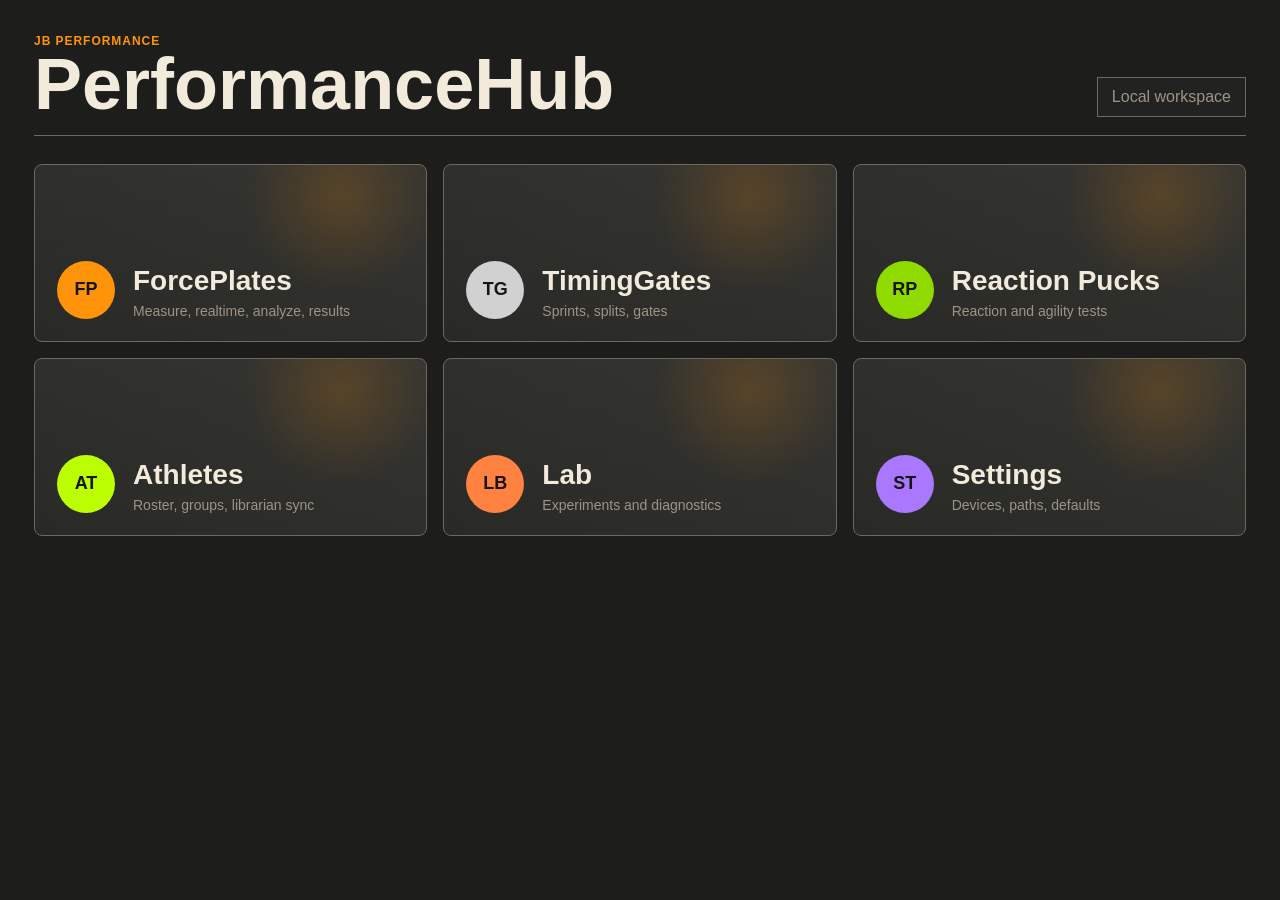
==== index.html @ 2b1747f7 "Initialize PerformanceHub shell" ====
﻿<!doctype html>
<html lang="en">
<head>
  <meta charset="utf-8">
  <meta name="viewport" content="width=device-width, initial-scale=1">
  <title>JB PerformanceHub</title>
  <link rel="stylesheet" href="style.css">
</head>
<body>
  <main class="hubShell">
    <header class="hubHeader">
      <div>
        <p class="eyebrow">JB Performance</p>
        <h1>PerformanceHub</h1>
      </div>
      <div class="hubStatus">Local workspace</div>
    </header>

    <section class="moduleGrid" aria-label="PerformanceHub modules">
      <a class="moduleTile forceplates" href="modules/forceplates/index.html">
        <span class="moduleIcon">FP</span>
        <span>
          <strong>ForcePlates</strong>
          <small>Measure, realtime, analyze, results</small>
        </span>
      </a>
      <a class="moduleTile timinggates" href="modules/timinggates/index.html">
        <span class="moduleIcon">TG</span>
        <span>
          <strong>TimingGates</strong>
          <small>Sprints, splits, gates</small>
        </span>
      </a>
      <a class="moduleTile reactionpucks" href="modules/reactionpucks/index.html">
        <span class="moduleIcon">RP</span>
        <span>
          <strong>Reaction Pucks</strong>
          <small>Reaction and agility tests</small>
        </span>
      </a>
      <a class="moduleTile athletes" href="modules/athletes/index.html">
        <span class="moduleIcon">AT</span>
        <span>
          <strong>Athletes</strong>
          <small>Roster, groups, librarian sync</small>
        </span>
      </a>
      <a class="moduleTile lab" href="modules/lab/index.html">
        <span class="moduleIcon">LB</span>
        <span>
          <strong>Lab</strong>
          <small>Experiments and diagnostics</small>
        </span>
      </a>
      <a class="moduleTile settings" href="modules/settings/index.html">
        <span class="moduleIcon">ST</span>
        <span>
          <strong>Settings</strong>
          <small>Devices, paths, defaults</small>
        </span>
      </a>
    </section>
  </main>
  <script src="app.js"></script>
</body>
</html>
---- style.css ----
﻿:root {
  --bg: #1d1d1c;
  --panel: #2f2f2c;
  --panel-soft: #383834;
  --line: #70685c;
  --text: #f2eadb;
  --muted: #9d9486;
  --accent: #ff9309;
  --accent-soft: rgba(255, 147, 9, 0.18);
}

* { box-sizing: border-box; }

html, body { margin: 0; min-height: 100%; }

body {
  font-family: Arial, Helvetica, sans-serif;
  background: var(--bg);
  color: var(--text);
}

.hubShell {
  min-height: 100vh;
  display: grid;
  grid-template-rows: auto 1fr;
  gap: 28px;
  padding: 34px;
}

.hubHeader {
  display: flex;
  align-items: end;
  justify-content: space-between;
  border-bottom: 1px solid var(--line);
  padding-bottom: 18px;
}

.eyebrow {
  margin: 0 0 4px;
  color: var(--accent);
  text-transform: uppercase;
  letter-spacing: 0.08em;
  font-weight: 700;
  font-size: 12px;
}

h1 {
  margin: 0;
  font-size: clamp(38px, 6vw, 72px);
  line-height: 0.9;
}

.hubStatus {
  color: var(--muted);
  border: 1px solid var(--line);
  padding: 10px 14px;
  background: #222220;
}

.moduleGrid {
  display: grid;
  grid-template-columns: repeat(3, minmax(220px, 1fr));
  gap: 16px;
  align-content: start;
}

.moduleTile {
  min-height: 178px;
  display: flex;
  align-items: end;
  gap: 18px;
  padding: 22px;
  color: var(--text);
  text-decoration: none;
  background: linear-gradient(135deg, var(--panel), var(--panel-soft));
  border: 1px solid var(--line);
  border-radius: 8px;
  transition: border-color 140ms ease, background 140ms ease, transform 140ms ease;
  overflow: hidden;
  position: relative;
}

.moduleTile::before {
  content: '';
  position: absolute;
  inset: 0;
  background:
    radial-gradient(circle at 78% 18%, rgba(255, 147, 9, 0.18), transparent 28%),
    linear-gradient(180deg, transparent, rgba(0, 0, 0, 0.18));
  pointer-events: none;
}

.moduleTile:hover,
.moduleTile:focus-visible {
  border-color: var(--accent);
  background: linear-gradient(135deg, #343431, #42423d);
  transform: translateY(-2px);
  outline: none;
}

.moduleTile > * { position: relative; }

.moduleIcon {
  width: 58px;
  height: 58px;
  flex: 0 0 58px;
  display: grid;
  place-items: center;
  border-radius: 50%;
  background: var(--accent);
  color: #151514;
  font-weight: 900;
  font-size: 18px;
}

.moduleTile strong {
  display: block;
  font-size: 28px;
  line-height: 1;
  margin-bottom: 8px;
}

.moduleTile small {
  display: block;
  color: var(--muted);
  font-size: 14px;
}

.forceplates .moduleIcon { background: #ff9309; }
.timinggates .moduleIcon { background: #d1d1d1; }
.reactionpucks .moduleIcon { background: #8fdb00; }
.athletes .moduleIcon { background: #bbff00; }
.lab .moduleIcon { background: #ff8240; }
.settings .moduleIcon { background: #aa78ff; }

@media (max-width: 900px) {
  .hubShell { padding: 18px; }
  .hubHeader { align-items: start; flex-direction: column; gap: 14px; }
  .moduleGrid { grid-template-columns: 1fr; }
  .moduleTile { min-height: 132px; }
}
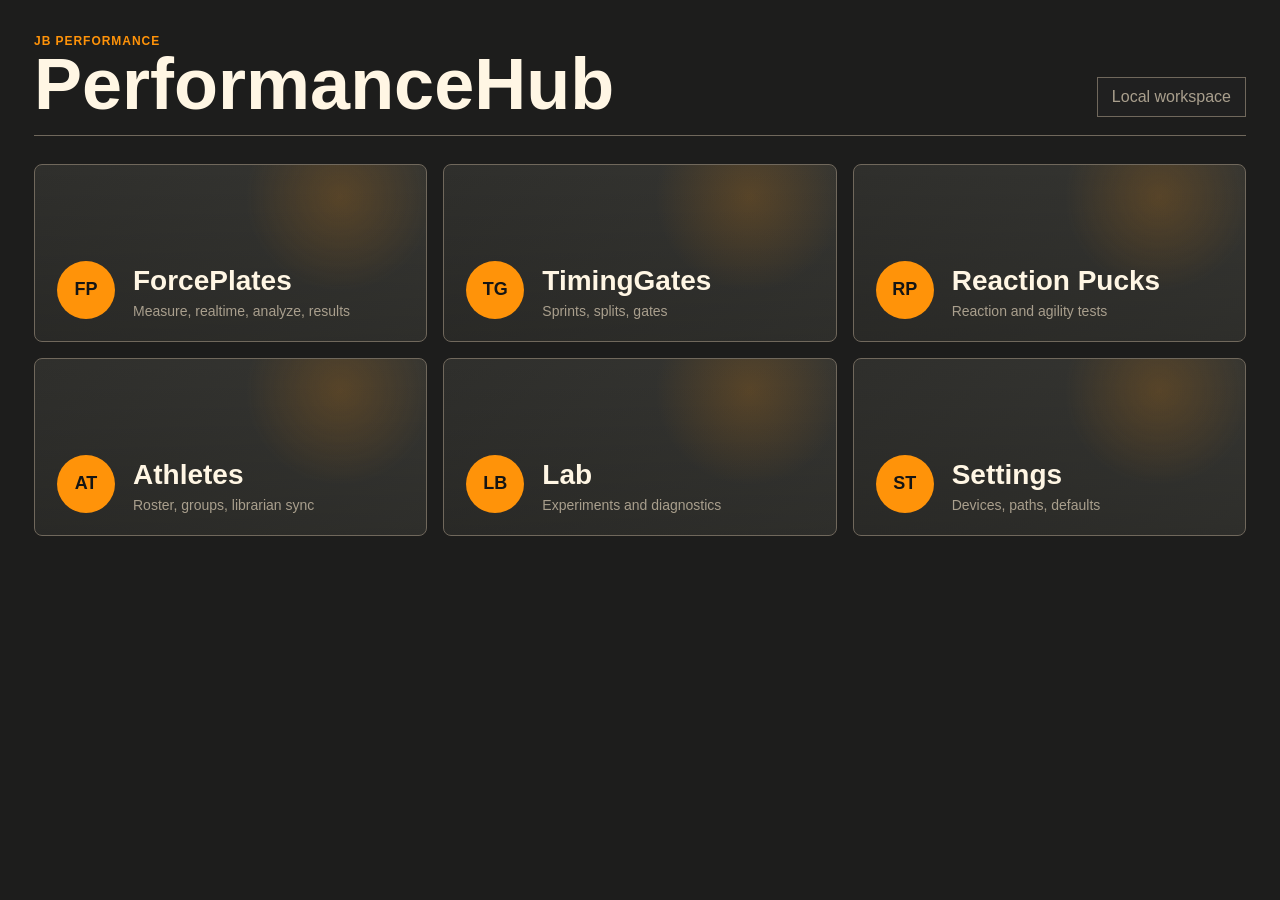
==== commit f3464c60: "Add Static Balance workflows and shared PerformanceHub UI" ====
--- a/index.html
+++ b/index.html
@@ -1,12 +1,14 @@
-﻿<!doctype html>
+<!doctype html>
 <html lang="en">
 <head>
   <meta charset="utf-8">
   <meta name="viewport" content="width=device-width, initial-scale=1">
   <title>JB PerformanceHub</title>
+  <link rel="stylesheet" href="core/theme/tokens.css">
+  <link rel="stylesheet" href="core/ui/ui.css">
   <link rel="stylesheet" href="style.css">
 </head>
-<body>
+<body data-module="hub">
   <main class="hubShell">
     <header class="hubHeader">
       <div>
--- a/core/theme/tokens.css
+++ b/core/theme/tokens.css
@@ -0,0 +1,55 @@
+﻿:root {
+  color-scheme: dark;
+
+  --jb-color-bg-app: #1d1d1c;
+  --jb-color-bg-panel: #2f2f2c;
+  --jb-color-bg-panel-2: #282827;
+  --jb-color-bg-panel-3: #202020;
+  --jb-color-bg-control: #151515;
+  --jb-color-line: #70685c;
+  --jb-color-line-soft: #3f3b35;
+  --jb-color-text: #fff6e4;
+  --jb-color-text-muted: #a99f8d;
+  --jb-color-text-dim: #7e7466;
+  --jb-color-shadow: rgba(0, 0, 0, 0.38);
+
+  --jb-module-primary: #ff9309;
+  --jb-module-secondary: #8fdb00;
+  --jb-module-primary-soft: rgba(255, 147, 9, 0.18);
+
+  --jb-font-ui: "Trebuchet MS", Arial, sans-serif;
+  --jb-font-display: Arial, Helvetica, sans-serif;
+  --jb-font-size-tab-01: 14px;
+  --jb-font-size-button-01: 14px;
+  --jb-font-size-label-01: 12px;
+
+  --jb-radius-control: 4px;
+  --jb-radius-card: 8px;
+  --jb-space-01: 4px;
+  --jb-space-02: 8px;
+  --jb-space-03: 12px;
+  --jb-space-04: 16px;
+  --jb-space-05: 22px;
+
+  --jb-tab-01-height: 38px;
+  --jb-tab-01-min-width: 118px;
+  --jb-tab-01-bg: var(--jb-color-bg-panel-2);
+  --jb-tab-01-active-bg: var(--jb-module-primary);
+  --jb-tab-01-border: var(--jb-color-line);
+  --jb-tab-01-text: var(--jb-color-line);
+  --jb-tab-01-active-text: #1d1205;
+
+  --jb-button-01-bg: var(--jb-color-bg-panel-2);
+  --jb-button-01-active-bg: var(--jb-module-primary);
+  --jb-button-01-border: var(--jb-color-line);
+  --jb-button-01-text: var(--jb-color-line);
+  --jb-button-01-active-text: #1d1205;
+
+  --jb-input-small-bg: var(--jb-color-bg-control);
+  --jb-input-small-border: var(--jb-color-line-soft);
+  --jb-input-small-text: var(--jb-color-text);
+
+  --jb-spacer-b-width: 2px;
+  --jb-spacer-b-style: solid;
+  --jb-spacer-b-color: var(--jb-color-line-soft);
+}
--- a/core/ui/ui.css
+++ b/core/ui/ui.css
@@ -0,0 +1,91 @@
+﻿* {
+  box-sizing: border-box;
+}
+
+html,
+body {
+  margin: 0;
+  min-height: 100%;
+}
+
+body {
+  background: var(--jb-color-bg-app);
+  color: var(--jb-color-text);
+  font-family: var(--jb-font-ui);
+}
+
+.jb-button,
+button,
+.fileButton {
+  border: 1px solid var(--jb-button-01-border);
+  border-radius: var(--jb-radius-control);
+  background: var(--jb-button-01-bg);
+  color: var(--jb-button-01-text);
+  padding: 8px 12px;
+  font: inherit;
+  font-size: var(--jb-font-size-button-01);
+  font-weight: 700;
+  cursor: pointer;
+}
+
+.jb-button:hover,
+button:hover,
+.fileButton:hover {
+  border-color: var(--jb-module-primary);
+  color: var(--jb-color-text);
+}
+
+.jb-button.active,
+button.active,
+button:active,
+.fileButton:active {
+  background: var(--jb-button-01-active-bg);
+  border-color: var(--jb-button-01-active-bg);
+  color: var(--jb-button-01-active-text);
+}
+
+.jb-tab-01 {
+  min-width: var(--jb-tab-01-min-width);
+  height: var(--jb-tab-01-height);
+  border-bottom: 0;
+  border-radius: var(--jb-radius-control) var(--jb-radius-control) 0 0;
+  background: var(--jb-tab-01-bg);
+  color: var(--jb-tab-01-text);
+  font-size: var(--jb-font-size-tab-01);
+}
+
+.jb-tab-01.active {
+  position: relative;
+  bottom: -1px;
+  background: var(--jb-tab-01-active-bg);
+  border-color: var(--jb-tab-01-active-bg);
+  color: var(--jb-tab-01-active-text);
+}
+
+.jb-input-small,
+input,
+select {
+  height: 34px;
+  border: 1px solid var(--jb-input-small-border);
+  border-radius: var(--jb-radius-control);
+  background: var(--jb-input-small-bg);
+  color: var(--jb-input-small-text);
+  padding: 0 10px;
+  font: inherit;
+}
+
+.jb-panel {
+  background: var(--jb-color-bg-panel);
+  border: 1px solid var(--jb-color-line);
+  border-radius: var(--jb-radius-card);
+}
+
+.jb-spacer-b {
+  border-color: var(--jb-spacer-b-color);
+  border-style: var(--jb-spacer-b-style);
+  border-width: var(--jb-spacer-b-width);
+}
+
+.jb-muted {
+  color: var(--jb-color-text-muted);
+}
--- a/style.css
+++ b/style.css
@@ -1,22 +1,5 @@
-﻿:root {
-  --bg: #1d1d1c;
-  --panel: #2f2f2c;
-  --panel-soft: #383834;
-  --line: #70685c;
-  --text: #f2eadb;
-  --muted: #9d9486;
-  --accent: #ff9309;
-  --accent-soft: rgba(255, 147, 9, 0.18);
-}
-
-* { box-sizing: border-box; }
-
-html, body { margin: 0; min-height: 100%; }
-
-body {
-  font-family: Arial, Helvetica, sans-serif;
-  background: var(--bg);
-  color: var(--text);
+﻿body {
+  font-family: var(--jb-font-display);
 }
 
 .hubShell {
@@ -31,13 +14,13 @@
   display: flex;
   align-items: end;
   justify-content: space-between;
-  border-bottom: 1px solid var(--line);
+  border-bottom: 1px solid var(--jb-color-line);
   padding-bottom: 18px;
 }
 
 .eyebrow {
   margin: 0 0 4px;
-  color: var(--accent);
+  color: var(--jb-module-primary);
   text-transform: uppercase;
   letter-spacing: 0.08em;
   font-weight: 700;
@@ -51,10 +34,11 @@
 }
 
 .hubStatus {
-  color: var(--muted);
-  border: 1px solid var(--line);
+  color: var(--jb-color-text-muted);
+  border: 1px solid var(--jb-color-line);
   padding: 10px 14px;
-  background: #222220;
+  background: var(--jb-color-bg-panel-3);
+  text-decoration: none;
 }
 
 .moduleGrid {
@@ -70,11 +54,11 @@
   align-items: end;
   gap: 18px;
   padding: 22px;
-  color: var(--text);
+  color: var(--jb-color-text);
   text-decoration: none;
-  background: linear-gradient(135deg, var(--panel), var(--panel-soft));
-  border: 1px solid var(--line);
-  border-radius: 8px;
+  background: linear-gradient(135deg, var(--jb-color-bg-panel), #383834);
+  border: 1px solid var(--jb-color-line);
+  border-radius: var(--jb-radius-card);
   transition: border-color 140ms ease, background 140ms ease, transform 140ms ease;
   overflow: hidden;
   position: relative;
@@ -85,14 +69,14 @@
   position: absolute;
   inset: 0;
   background:
-    radial-gradient(circle at 78% 18%, rgba(255, 147, 9, 0.18), transparent 28%),
+    radial-gradient(circle at 78% 18%, var(--jb-module-primary-soft), transparent 28%),
     linear-gradient(180deg, transparent, rgba(0, 0, 0, 0.18));
   pointer-events: none;
 }
 
 .moduleTile:hover,
 .moduleTile:focus-visible {
-  border-color: var(--accent);
+  border-color: var(--jb-module-primary);
   background: linear-gradient(135deg, #343431, #42423d);
   transform: translateY(-2px);
   outline: none;
@@ -107,7 +91,7 @@
   display: grid;
   place-items: center;
   border-radius: 50%;
-  background: var(--accent);
+  background: var(--jb-module-primary);
   color: #151514;
   font-weight: 900;
   font-size: 18px;
@@ -122,16 +106,9 @@
 
 .moduleTile small {
   display: block;
-  color: var(--muted);
+  color: var(--jb-color-text-muted);
   font-size: 14px;
 }
-
-.forceplates .moduleIcon { background: #ff9309; }
-.timinggates .moduleIcon { background: #d1d1d1; }
-.reactionpucks .moduleIcon { background: #8fdb00; }
-.athletes .moduleIcon { background: #bbff00; }
-.lab .moduleIcon { background: #ff8240; }
-.settings .moduleIcon { background: #aa78ff; }
 
 @media (max-width: 900px) {
   .hubShell { padding: 18px; }
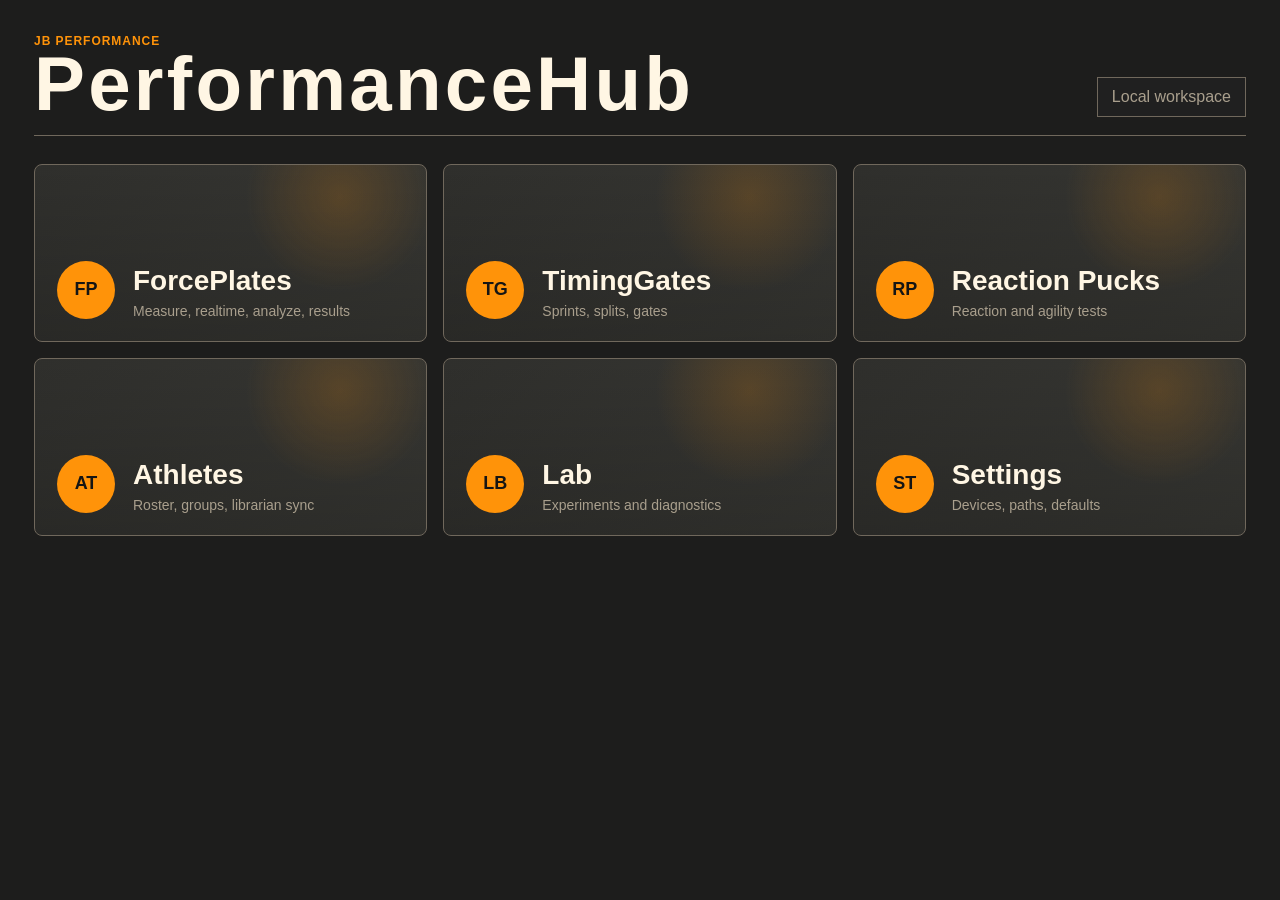
==== commit 0c907fdd: "Polish ForcePlate protocols and shared dialogs" ====
--- a/index.html
+++ b/index.html
@@ -63,6 +63,7 @@
       </a>
     </section>
   </main>
+  <script src="core/ui/dialog.js"></script>
   <script src="app.js"></script>
 </body>
 </html>
--- a/core/theme/tokens.css
+++ b/core/theme/tokens.css
@@ -17,11 +17,14 @@
   --jb-module-secondary: #8fdb00;
   --jb-module-primary-soft: rgba(255, 147, 9, 0.18);
 
-  --jb-font-ui: "Trebuchet MS", Arial, sans-serif;
-  --jb-font-display: Arial, Helvetica, sans-serif;
-  --jb-font-size-tab-01: 14px;
-  --jb-font-size-button-01: 14px;
-  --jb-font-size-label-01: 12px;
+  --jb-font-ui: Verdana, Geneva, Arial, sans-serif;
+  --jb-font-display: "EngraversGothic BT", "Engravers' Gothic BT", "Arial Narrow", "Roboto Condensed", "sans-serif-condensed", sans-serif;
+  --jb-font-emphasis: Impact, Haettenschweiler, "Arial Narrow Bold", "sans-serif-condensed", sans-serif;
+  --jb-font-display-adjust: 0.56;
+  --jb-font-display-spacing: 0.045em;
+  --jb-font-size-tab-01: 15px;
+  --jb-font-size-button-01: 15px;
+  --jb-font-size-label-01: 13px;
 
   --jb-radius-control: 4px;
   --jb-radius-card: 8px;
--- a/core/ui/ui.css
+++ b/core/ui/ui.css
@@ -6,6 +6,18 @@
 body {
   margin: 0;
   min-height: 100%;
+}
+
+h1,
+h2,
+h3,
+label,
+legend,
+th,
+.jb-display {
+  font-family: var(--jb-font-display);
+  font-size-adjust: var(--jb-font-display-adjust);
+  letter-spacing: var(--jb-font-display-spacing);
 }
 
 body {
@@ -23,8 +35,11 @@
   color: var(--jb-button-01-text);
   padding: 8px 12px;
   font: inherit;
+  font-family: var(--jb-font-display);
+  font-size-adjust: var(--jb-font-display-adjust);
   font-size: var(--jb-font-size-button-01);
   font-weight: 700;
+  letter-spacing: var(--jb-font-display-spacing);
   cursor: pointer;
 }
 
@@ -72,6 +87,9 @@
   color: var(--jb-input-small-text);
   padding: 0 10px;
   font: inherit;
+  font-family: var(--jb-font-ui);
+  font-size-adjust: none;
+  letter-spacing: 0;
 }
 
 .jb-panel {
@@ -89,3 +107,110 @@
 .jb-muted {
   color: var(--jb-color-text-muted);
 }
+
+.phDialogHost[hidden] {
+  display: none;
+}
+
+.phDialogHost {
+  position: fixed;
+  inset: 0;
+  z-index: 100000;
+  display: grid;
+  place-items: center;
+  padding: max(18px, env(safe-area-inset-top)) max(18px, env(safe-area-inset-right)) max(18px, env(safe-area-inset-bottom)) max(18px, env(safe-area-inset-left));
+}
+
+.phDialogBackdrop {
+  position: absolute;
+  inset: 0;
+  background: rgba(5, 5, 5, 0.7);
+  backdrop-filter: blur(3px);
+}
+
+.phDialogSurface {
+  position: relative;
+  width: min(440px, calc(100vw - 36px));
+  max-height: min(620px, calc(100vh - 36px));
+  overflow: auto;
+  border: 1px solid var(--jb-color-line);
+  border-radius: var(--jb-radius-card);
+  background: var(--jb-color-bg-panel-2);
+  color: var(--jb-color-text);
+  box-shadow: 0 22px 70px rgba(0, 0, 0, 0.62);
+}
+
+.phDialogAccent {
+  height: 4px;
+  background: var(--jb-module-primary);
+}
+
+.phDialogHeader {
+  padding: 22px 24px 10px;
+}
+
+.phDialogHeader small {
+  display: block;
+  margin-bottom: 5px;
+  color: var(--jb-module-primary);
+  font-family: var(--jb-font-ui);
+  font-size: 10px;
+  font-weight: 700;
+  letter-spacing: 0.08em;
+}
+
+.phDialogHeader h2 {
+  margin: 0;
+  color: var(--jb-color-text);
+  font-family: var(--jb-font-display);
+  font-size: 28px;
+  font-size-adjust: var(--jb-font-display-adjust);
+  letter-spacing: var(--jb-font-display-spacing);
+  line-height: 1.05;
+}
+
+.phDialogMessage {
+  padding: 6px 24px 24px;
+  color: var(--jb-color-text-muted);
+  font-family: var(--jb-font-ui);
+  font-size: 13px;
+  line-height: 1.55;
+  white-space: pre-line;
+}
+
+.phDialogActions {
+  display: flex;
+  justify-content: flex-end;
+  gap: 8px;
+  padding: 14px 16px 16px;
+  border-top: 1px solid var(--jb-color-line-soft);
+  background: var(--jb-color-bg-panel-3);
+}
+
+.phDialogActions button {
+  min-width: 112px;
+}
+
+.phDialogActions button.danger {
+  border-color: #c65042;
+  background: #8d2f26;
+  color: #fff6e4;
+}
+
+@media (max-width: 600px) {
+  .phDialogSurface {
+    width: min(390px, calc(100vw - 24px));
+  }
+
+  .phDialogHeader {
+    padding: 18px 18px 8px;
+  }
+
+  .phDialogMessage {
+    padding: 6px 18px 20px;
+  }
+
+  .phDialogActions button {
+    min-width: 96px;
+  }
+}
